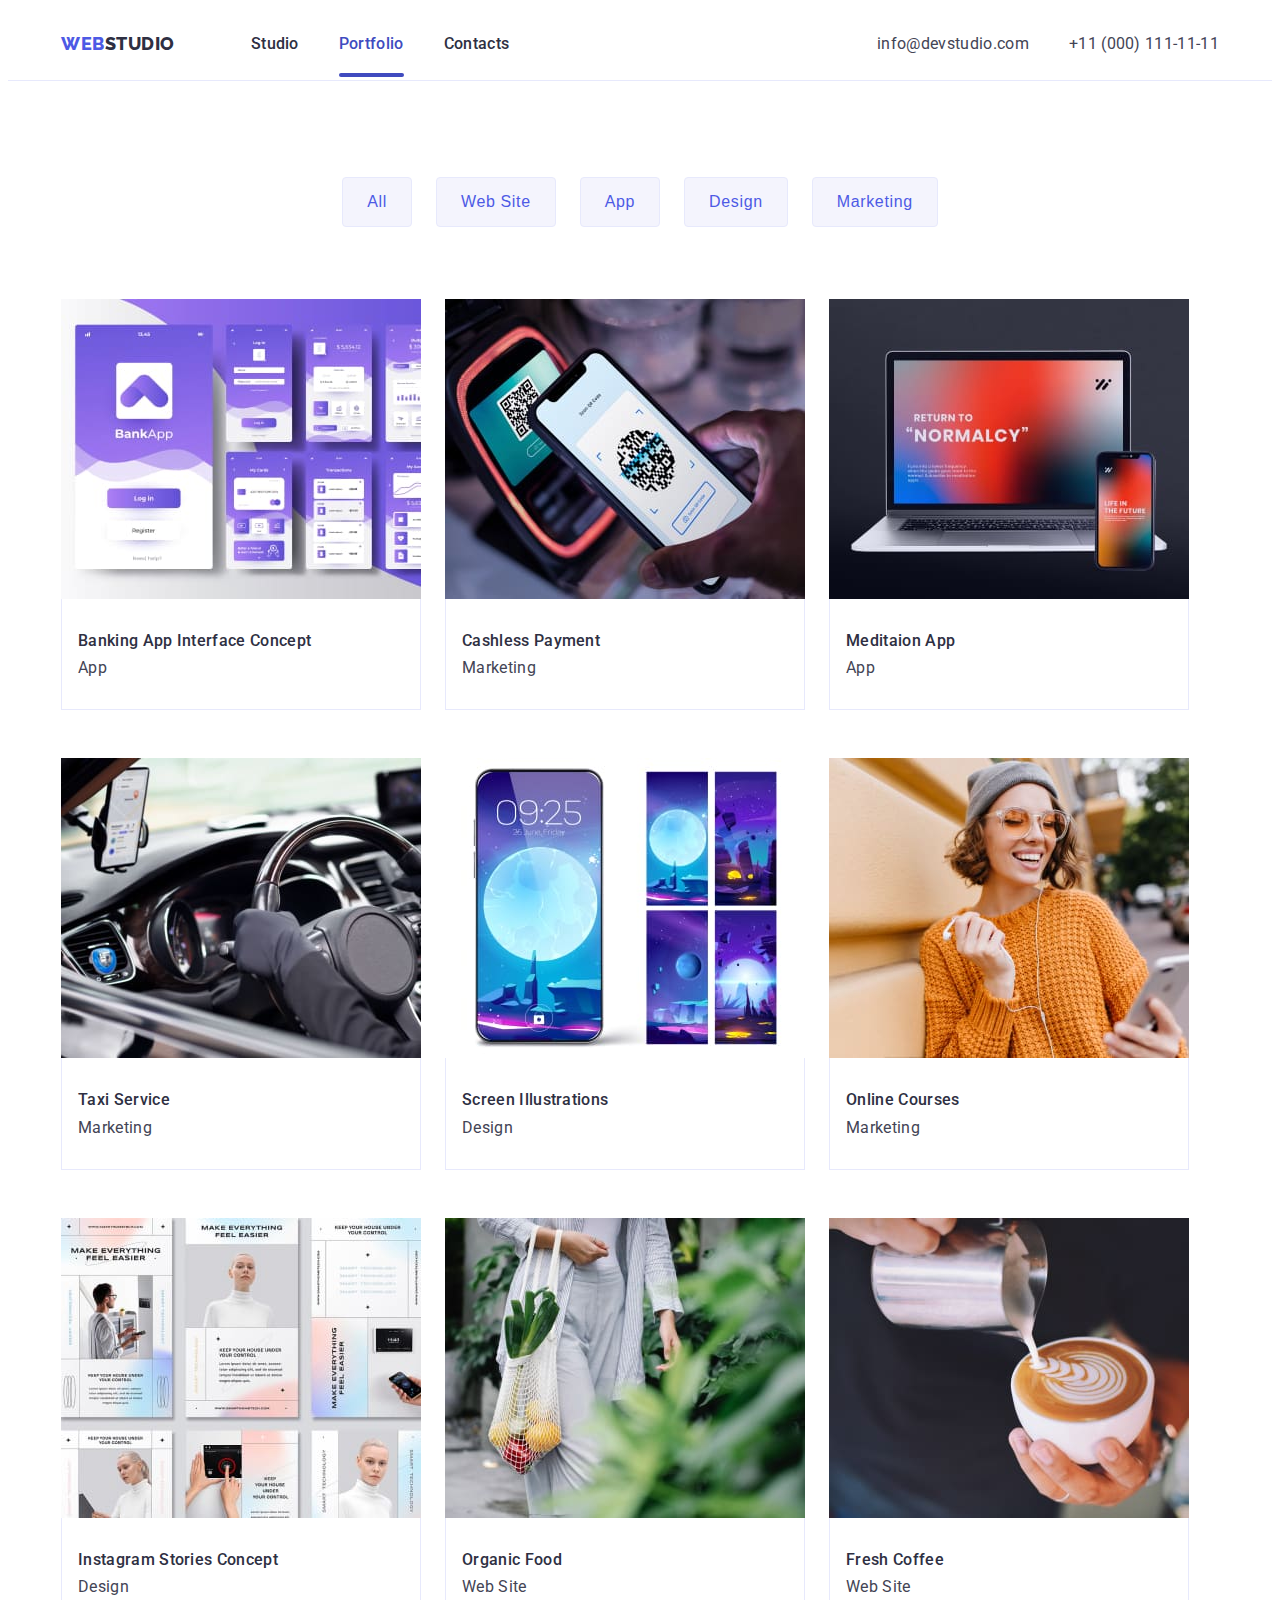
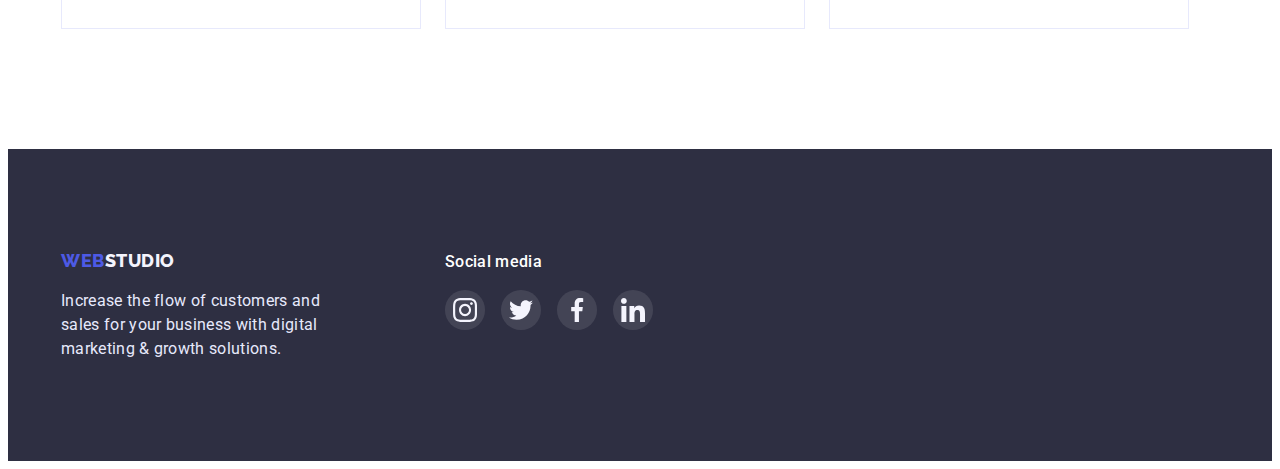
==== portfolio.html @ a74a865c "create repo" ====
<!DOCTYPE html>
<html lang="en">

<head>
    <meta charset="UTF-8">
    <meta http-equiv="X-UA-Compatible" content="IE=edge">
    <meta name="viewport" content="width=device-width, initial-scale=1.0">
    <title>portfolio</title>
    <link rel="stylesheet" href="https://cdnjs.cloudflare.com/ajax/libs/modern-normalize/1.1.0/modern-normalize.min.css"
        integrity="sha512-wpPYUAdjBVSE4KJnH1VR1HeZfpl1ub8YT/NKx4PuQ5NmX2tKuGu6U/JRp5y+Y8XG2tV+wKQpNHVUX03MfMFn9Q=="
        crossorigin="anonymous" referrerpolicy="no-referrer" />

    <link
        href="https://fonts.googleapis.com/css2?family=Raleway:wght@800&family=Roboto:wght@400;500;700;900&display=swap"
        rel="stylesheet">
    <link rel="stylesheet" href="./styles/style.css">
</head>

<body>

    <header class="header">
        <div class="container">
            <nav class="header-navigation">
                <a class="header-logo decoration" href="./index.html"><span class="header-span">Web</span>Studio</a>
                <ul class="header-list list">
                    <li class="header-item"><a class="header-link decoration" rel="noreferrer noopener"
                            href="./index.html">Studio</a></li>
                    <li class="header-item"><a class="header-link decoration active" rel="noreferrer noopener"
                            href="./portfolio.html">Portfolio</a></li>
                    <li class="header-item"><a class="header-link decoration" rel="noreferrer noopener"
                            href="">Contacts</a>
                    </li>
                </ul>
            </nav>
            <address class="header-address">
                <ul class="header-address-list list">
                    <li class="header-address-item"><a class="header-navigation decoration"
                            href="mailto:info@devstudio.com">info@devstudio.com</a></li>
                    <li class="header-address-item"><a class="header-navigation decoration" href="tel:+110001111111">+11
                            (000) 111-11-11</a></li>
                </ul>
            </address>
        </div>
    </header>

    <main>
        <!-- portfolio section -->
        <section class="portfolio">
            <div class="container">
                <h1 hidden class="portfolio-title">heroes</h1>
                <ul class="portfolio-filter list">
                    <li class="portfolio-btn-list"><button class="portfolio-btn" type="button">All</button></li>
                    <li class="portfolio-btn-list"><button class="portfolio-btn" type="button">Web Site</button></li>
                    <li class="portfolio-btn-list"><button class="portfolio-btn" type="button">App</button></li>
                    <li class="portfolio-btn-list"><button class="portfolio-btn" type="button">Design</button></li>
                    <li class="portfolio-btn-list"><button class="portfolio-btn" type="button">Marketing</button></li>
                </ul>
                <ul class="portfolio-list list">
                    <li class="heroes-list">
                        <a href="" class="decoration">
                            <div class="wraapper-overlay portfolio-link">
                                <img src="./images/portfolio/Banking.jpg" width="360" height="300"
                                    alt="Banking App Interface Concept">
                                <p class="heroes-item-text-overlay">14 Stylish and User-Friendly App Design Concepts ·
                                    Task
                                    Manager App · Calorie Tracker App · Exotic Fruit Ecommerce App · Cloud Storage App
                                </p>
                            </div>
                            <div class="portfolio-descr">
                                <h2 class="portfolio-title">Banking App Interface Concept</h2>
                                <p class="portfolio-text">App</p>
                            </div>
                        </a>
                    </li>

                    <li class="heroes-list">
                        <a href="" class="decoration">
                            <div class="wraapper-overlay portfolio-link">
                                <img src="./images/portfolio/payment.jpg" width="360" height="300"
                                    alt="Cashless Payment">
                                <p class="heroes-item-text-overlay">14 Stylish and User-Friendly App Design Concepts ·
                                    Task
                                    Manager App · Calorie Tracker App · Exotic Fruit Ecommerce App · Cloud Storage App
                                </p>
                            </div>
                            <div class="portfolio-descr">
                                <h2 class="portfolio-title">Cashless Payment</h2>
                                <p class="portfolio-text">Marketing</p>
                            </div>
                        </a>
                    </li>

                    <li class="heroes-list">
                        <a href="" class="decoration">
                            <div class="wraapper-overlay portfolio-link">
                                <img src="./images/portfolio/meditation.jpg" width="360" height="300"
                                    alt="Meditaion App">
                                <p class="heroes-item-text-overlay">14 Stylish and User-Friendly App Design Concepts ·
                                    Task
                                    Manager App · Calorie Tracker App · Exotic Fruit Ecommerce App · Cloud Storage App
                                </p>
                            </div>
                            <div class="portfolio-descr">
                                <h2 class="portfolio-title">Meditaion App</h2>
                                <p class="portfolio-text">App</p>
                            </div>
                        </a>
                    </li>

                    <li class="heroes-list">
                        <a href="" class="decoration">
                            <div class="wraapper-overlay portfolio-link">
                                <img src="./images/portfolio/taxi.jpg" width="360" height="300" alt="Taxi Service">
                                <p class="heroes-item-text-overlay">14 Stylish and User-Friendly App Design Concepts ·
                                    Task
                                    Manager App · Calorie Tracker App · Exotic Fruit Ecommerce App · Cloud Storage App
                                </p>
                            </div>
                            <div class="portfolio-descr">
                                <h2 class="portfolio-title">Taxi Service</h2>
                                <p class="portfolio-text">Marketing</p>
                            </div>
                        </a>
                    </li>

                    <li class="heroes-list">
                        <a href="" class="decoration">
                            <div class="wraapper-overlay portfolio-link">
                                <img src="./images/portfolio/screen.jpg" width="360" height="300"
                                    alt="Screen Illustrations">
                                <p class="heroes-item-text-overlay">14 Stylish and User-Friendly App Design Concepts ·
                                    Task
                                    Manager App · Calorie Tracker App · Exotic Fruit Ecommerce App · Cloud Storage App
                                </p>
                            </div>
                            <div class="portfolio-descr">
                                <h2 class="portfolio-title">Screen Illustrations</h2>
                                <p class="portfolio-text">Design</p>
                            </div>
                        </a>
                    </li>

                    <li class="heroes-list">
                        <a href="" class="decoration">
                            <div class="wraapper-overlay portfolio-link">
                                <img src="./images/portfolio/courses.jpg" width="360" height="300" alt="Online Courses">
                                <p class="heroes-item-text-overlay">14 Stylish and User-Friendly App Design Concepts ·
                                    Task
                                    Manager App · Calorie Tracker App · Exotic Fruit Ecommerce App · Cloud Storage App
                                </p>
                            </div>
                            <div class="portfolio-descr">
                                <h2 class="portfolio-title">Online Courses</h2>
                                <p class="portfolio-text">Marketing</p>
                            </div>
                        </a>
                    </li>

                    <li class="heroes-list">
                        <a href="" class="decoration">
                            <div class="wraapper-overlay portfolio-link">
                                <img src="./images/portfolio/instagram.jpg" width="360" height="300"
                                    alt="Instagram Stories Concept">
                                <p class="heroes-item-text-overlay">14 Stylish and User-Friendly App Design Concepts ·
                                    Task
                                    Manager App · Calorie Tracker App · Exotic Fruit Ecommerce App · Cloud Storage App
                                </p>
                            </div>
                            <div class="portfolio-descr">
                                <h2 class="portfolio-title">Instagram Stories Concept</h2>
                                <p class="portfolio-text">Design</p>
                            </div>
                        </a>
                    </li>

                    <li class="heroes-list">
                        <a href="" class="decoration">
                            <div class="wraapper-overlay portfolio-link">
                                <img src="./images/portfolio/food.jpg" width="360" height="300" alt="Organic Food">
                                <p class="heroes-item-text-overlay">14 Stylish and User-Friendly App Design Concepts ·
                                    Task
                                    Manager App · Calorie Tracker App · Exotic Fruit Ecommerce App · Cloud Storage App
                                </p>
                            </div>
                            <div class="portfolio-descr">
                                <h2 class="portfolio-title">Organic Food</h2>
                                <p class="portfolio-text">Web Site</p>
                            </div>
                        </a>
                    </li>

                    <li class="heroes-list">
                        <a href="" class="decoration">
                            <div class="wraapper-overlay portfolio-link">
                                <img src="./images/portfolio/Fresh.jpg" width="360" height="300" alt="Fresh Coffee">
                                <p class="heroes-item-text-overlay">14 Stylish and User-Friendly App Design Concepts ·
                                    Task
                                    Manager App · Calorie Tracker App · Exotic Fruit Ecommerce App · Cloud Storage App
                                </p>
                            </div>
                            <div class="portfolio-descr">
                                <h2 class="portfolio-title">Fresh Coffee</h2>
                                <p class="portfolio-text">Web Site</p>
                            </div>
                        </a>

                    </li>
                </ul>
            </div>
        </section>
        <!-- /portfolio section -->
    </main>

    <!--footer section-->
    <footer class="footer">
        <div class="container">
            <div class="footer-descr">
                <a class="footer-logo decoration" rel="noreferrer noopener" href="./index.html">
                    <span class="footer-span">Web</span>Studio</a>
                <p class="footer-text">Increase the flow of customers
                    and sales for your business with
                    digital marketing & growth solutions.
                </p>
            </div>
            <div class="footer-social">
                <p class="footer-social-text">Social media</p>
                <ul class="footer-social-list list">
                    <li class="footer-social-item">
                        <a href="" class="footer-link">
                            <svg class="footer-svg" width="24" height="24">
                                <use href="./images/icons/symbol-defs-links.svg#icon-instagram"></use>
                            </svg>
                        </a>
                    </li>
                    <li class="footer-social-item">
                        <a href="" class="footer-link">
                            <svg class="footer-svg" width="24" height="24">
                                <use href="./images/icons/symbol-defs-links.svg#icon-twitter"></use>
                            </svg>
                        </a>
                    </li>
                    <li class="footer-social-item">
                        <a href="" class="footer-link">
                            <svg class="footer-svg" width="24" height="24">
                                <use href="./images/icons/symbol-defs-links.svg#icon-facebook"></use>
                            </svg>
                        </a>
                    </li>
                    <li class="footer-social-item">
                        <a href="" class="footer-link">
                            <svg class="footer-svg" width="24" height="24">
                                <use href="./images/icons/symbol-defs-links.svg#icon-linkedin"></use>
                            </svg>
                        </a>
                    </li>
                </ul>
            </div>
        </div>
    </footer>
    <!--/footer section-->

</body>

</html>
---- styles/style.css ----
:root {
  --btn-hover-color: #404bbf;
  --primary-text-color: #434455;
  --title-text-color: #2e2f42;
  --accent-color: #4d5ae5;
  --withe-text: #ffffff;
  --footer-text-color: #e7e9fc;
  --adress-text-color: #404bbf;
  --team-bg-color: #f4f4fd;
  --standart-gap: 24px;
  --portfolio-bg: #e5e5e5;
  --border-gray: #8e8f99;
  --footer-hover: #31d0aa;
  --bg-modal: #fcfcfc;
}

body {
  color: var(--primary-text-color);
  background-color: var(--withe-text);
  font-family: "Roboto", sans-serif;
}

img {
  width: 100%;
  display: block;
}

.container {
  max-width: 1158px;
  margin: 0 auto;
  padding-left: 15px;
  padding-right: 15px;
  /* outline: 1px solid red; */
}

/* ------header------- */

.header {
  padding: 24px 0;
  border-bottom: 1px solid var(--footer-text-color);
}

.header > .container {
  display: flex;
  align-items: center;
}

.list {
  list-style: none;
}

.decoration {
  text-decoration: none;
}

/* ---NAVIGATION--- */

.header-logo {
  margin-right: 76px;
  font-family: "Raleway", sans-serif;
  font-weight: 800;
  line-height: 1.3;
  font-size: 18px;
  letter-spacing: 0.03em;
  color: var(--title-text-color);
  text-transform: uppercase;
}

.header-list {
  display: flex;
  gap: 40px;
  margin: 0;
  padding: 0;
}

.header-span {
  color: var(--accent-color);
}

.header-link {
  color: var(--title-text-color);
  font-weight: 500;
  line-height: 1.5;
  font-size: 16px;
  letter-spacing: 0.02em;
  position: relative;
  transition: color 250ms cubic-bezier(0.4, 0, 0.2, 1);
  padding-top: 24px;
  padding-bottom: 24px;
}

.header-link:hover,
.header-link:focus {
  color: var(--adress-text-color);
}

.header-link.active {
  color: var(--btn-hover-color);
}

.header-link.active::after {
  content: "";
  width: 100%;
  height: 4px;
  border-radius: 2px;
  background-color: var(--btn-hover-color);
  position: absolute;
  left: 0;
  bottom: 0;
}

.header-navigation {
  display: flex;
  color: var(--primary-text-color);
  font-weight: 400;
  line-height: 1.5;
  font-style: normal;
  font-size: 16px;
  letter-spacing: 0.02em;
  transition: color 250ms cubic-bezier(0.4, 0, 0.2, 1);
}

.header-navigation:hover,
.header-navigation:focus {
  color: var(--adress-text-color);
}

.header-address-list {
  display: flex;
  margin: 0;
  padding: 0;
}

.header-address-item:not(:last-child) {
  margin-right: 40px;
}

.header-address {
  margin-left: auto;
}

/* ---HEADER--- */
/* ---HERO  section--- */

.hero {
  background-color: var(--title-text-color);
  padding: 188px 0;
  background-image: linear-gradient(
      rgba(46, 47, 66, 0.7),
      rgba(46, 47, 66, 0.7)
    ),
    url(../images/background/bg-heroes.jpg);
  background-repeat: no-repeat;
  background-position: center;
  background-size: cover;
  max-width: 1440px;
  margin: 0 auto;
}

.text-center {
  text-align: center;
}

.hero-title {
  width: 496px;
  margin: 0 auto;
  margin-bottom: 48px;

  color: var(--withe-text);
  font-weight: 700;
  line-height: 1;
  font-size: 56px;
  letter-spacing: 0.02em;
}

/* ---/HERO  section--- */

/* ---description section---     ---portfolio section---   */

.visually-hidden {
  position: absolute;
  top: -150%;
  z-index: -100;
  width: 0;
  height: 0;
  opacity: 0;
  visibility: hidden;
  user-select: none;
  pointer-events: none;
  cursor: none;
  margin: 0;
  padding: 0;
  overflow: hidden;
  border: none;
  outline: none;
  white-space: nowrap;
}

.description {
  background-color: var(--withe-text);
  padding: 120px 0;
}

.description-block {
  display: flex;
  justify-content: center;
  align-items: center;
  width: 264px;
  height: 112px;
  margin-bottom: 8px;
  border-radius: 4px;
  background-color: var(--team-bg-color);
}

.description-list {
  margin: 0;
  padding: 0;
  display: flex;
  gap: var(--standart-gap);
}

.decoration-subtitle,
.portfolio-title {
  color: var(--title-text-color);
  font-weight: 500;
  line-height: 1.2;
  font-size: 20px;
  letter-spacing: 0.02em;
  margin: 0;
  margin-bottom: 8px;
}

.description-text,
.portfolio-title {
  color: var(--title-text-color);
  line-height: 1.2;
  font-size: 16px;
  letter-spacing: 0.02em;
  margin: 0;
}

.description-item {
  width: 264px;
}

/* ---/description section---   ---portfolio section---   */

/* ---WORKS section--- */

.work {
  background-color: var(--withe-text);
  padding-bottom: 120px;
}

.work-subtitle,
.team-subtitle {
  font-weight: 700;
  font-size: 36px;
  line-height: 1.1;
  text-align: center;
  letter-spacing: 0.02em;
  text-align: center;
  margin: 0;
  margin-bottom: 72px;
}

.work-list {
  display: flex;
  text-align: center;
  padding: 0;
  margin: 0;
  gap: var(--standart-gap);
}

/* ---/WORKS section--- */

/* ---TEAM section--- */

.team {
  background-color: var(--team-bg-color);
  padding-bottom: 120px;
  padding-top: 120px;
}

.team-list {
  display: flex;
  margin: 0;
  padding: 0;
}

.team-item:not(:last-child) {
  margin-right: 24px;
}

.team-item {
  background-color: var(--withe-text);
  box-shadow: 0px 1px 6px rgba(46, 47, 66, 0.08),
    0px 1px 1px rgba(46, 47, 66, 0.16), 0px 2px 1px rgba(46, 47, 66, 0.08);
  border-radius: 0px 0px 4px 4px;
}

.team-name {
  margin: 0;
  margin-bottom: 8px;

  color: var(--title-text-color);
  font-weight: 500;
  font-size: 20px;
  line-height: 1.2;
  letter-spacing: 0.02em;

  text-align: center;
}

.team-social-list {
  padding: 0;
  display: flex;
  gap: 24px;
  justify-content: center;
}

.team-social-item {
  width: 40px;
  height: 40px;
}

.team-social-link {
  width: 100%;
  display: flex;
  justify-content: center;
  align-items: center;
  height: 100%;
  border-radius: 50%;
  background-color: var(--accent-color);
  transition: background-color 250ms cubic-bezier(0.4, 0, 0.2, 1);
}

.team-svg {
  transition: color 250ms cubic-bezier(0.4, 0, 0.2, 1);
  color: var(--team-bg-color);
}

.team-svg:hover,
.team-svg:focus {
  fill: currentColor;
}

.team-social-link:hover,
.team-social-link:focus {
  background-color: var(--adress-text-color);
}

.wrap-team {
  padding: 32px 0;
  min-height: 120px;
}

.wrap-team .team-text {
  margin-bottom: 8px;
}

.team-text,
.portfolio-text {
  margin: 0;

  line-height: 1.2;
  font-size: 16px;
  letter-spacing: 0.02em;
  color: var(--primary-text-color);
  text-align: center;
}

/* ---/TEAM section--- */

/* ---customers section--- */

.customers {
  padding: 125px 0;
}

.customers-title {
  margin: 0;
  font-weight: 700;
  font-size: 36px;
  line-height: 1.1;

  color: var(--title-text-color);
  text-align: center;
  letter-spacing: 0.02em;
  text-transform: capitalize;

  margin-bottom: 72px;
}

.customers-list {
  margin: 0;
  padding: 0;
  display: flex;
  justify-content: center;
  gap: var(--standart-gap);
}

.customers-link {
  display: flex;
  justify-content: center;
  align-items: center;

  width: 168px;
  height: 88px;
  color: grey;
  border-radius: 4px;
  border: 1px solid var(--border-gray);
  transition: color 250ms cubic-bezier(0.4, 0, 0.2, 1);
}

.customers-link:hover,
.customers-link:focus {
  border-color: #404bbf;
  color: var(--btn-hover-color);
  border: 1px solid var(--btn-hover-color);
}

.customers-svg {
  fill: currentColor;
}

/* ---/customers section--- */

/* ---footer section--- */

.footer {
  background-color: var(--title-text-color);
  padding: 100px 0;
}

.footer .container {
  display: flex;
  align-items: baseline;
}

.footer-descr {
  margin-right: 120px;
}

.footer-logo {
  display: inline-block;
  margin-bottom: 16px;
  font-family: "Raleway", sans-serif;
  font-weight: 800;
  line-height: 1.3;
  font-size: 18px;
  letter-spacing: 0.03em;
  color: var(--team-bg-color);
  text-transform: uppercase;
}

.footer-span {
  color: var(--accent-color);
}

.footer-text {
  width: 264px;
  margin: 0;

  font-weight: 400;
  line-height: 1.5;
  font-size: 16px;
  color: var(--footer-text-color);
  letter-spacing: 0.02em;
}

.footer-social-text {
  margin: 0;
  margin-bottom: 16px;

  font-weight: 500;
  font-size: 16px;
  line-height: 1.5;
  letter-spacing: 0.02em;
  color: var(--withe-text);
}

.footer-social-list {
  margin: 0;
  padding: 0;
  display: flex;
  justify-content: center;
  align-items: center;
  gap: 16px;
}

.footer-link {
  width: 40px;
  height: 40px;
  display: flex;
  justify-content: center;
  align-items: center;
  border-radius: 50%;
  transition: background-color 250ms cubic-bezier(0.4, 0, 0.2, 1);
  background-image: linear-gradient(
    rgba(255, 255, 255, 0.1),
    rgba(255, 255, 255, 0.1)
  );
}

.footer-link:hover,
.footer-link:focus {
  background-color: var(--footer-hover);
}

/* ---/footer section--- */

/* Portfolio.html */

.portfolio {
  background-color: var(--withe-text);
  padding-top: 96px;
  padding-bottom: 120px;
}

.portfolio-filter {
  margin: 0;

  margin-bottom: 72px;
  padding-left: 0;
  display: flex;
  justify-content: center;
  gap: var(--standart-gap);
}

.portfolio-list {
  margin: 0;
  padding: 0;

  display: flex;
  flex-wrap: wrap;
}

/* Portfolio.html --------heroes section-------*/

.heroes-list {
  margin: 0 24px 48px 0;

  background-color: var(--withe-text);
}

.heroes-list:nth-child(3n) {
  margin-right: 0;
}

.heroes-list:nth-last-child(-n + 3) {
  margin-bottom: 0;
}

.portfolio-descr {
  padding: 32px 0 32px 16px;
  border: 1px solid var(--footer-text-color);
  border-top: none;
}

.portfolio-title {
  margin-bottom: 8px;
}

.portfolio-text {
  text-align: start;
}

.portfolio-link {
  display: block;
  transition: box-shadow 250ms cubic-bezier(0.4, 0, 0.2, 1);
  position: relative;
  overflow: hidden;
}

.heroes-item-text-overlay {
  position: absolute;
  top: 0;
  left: 0;
  width: 100%;
  height: 100%;
  margin: 0;
  padding-top: 40px;
  padding-left: 32px;
  padding-right: 32px;
  transform: translateY(100%);

  font-size: 16px;
  line-height: 1.5;
  letter-spacing: 0.02em;
  color: var(--team-bg-color);
  background-color: var(--accent-color);
  transition: transform 250ms cubic-bezier(0.4, 0, 0.2, 1);
  overflow: auto;
}

.portfolio-link:hover .heroes-item-text-overlay {
  transform: translateY(0%);
}

.portfolio-link:hover,
.portfolio-link:focus {
  box-shadow: 0px 1px 6px rgba(46, 47, 66, 0.08),
    0px 1px 1px rgba(46, 47, 66, 0.16), 0px 2px 1px rgba(46, 47, 66, 0.08);
}

/* Button */

.hero-btn {
  padding: 16px 32px;
  box-shadow: 0px 4px 4px rgba(0, 0, 0, 0.15);
  border-radius: 4px;
  display: block;
  margin: 0 auto;
  border: none;

  color: var(--withe-text);
  font-weight: 500;
  background: var(--accent-color);
  cursor: pointer;
  font-size: 16px;
  line-height: 1.5;
  font-family: inherit;
  letter-spacing: 0.04em;
  transition: color 250ms cubic-bezier(0.4, 0, 0.2, 1),
    background-color 250ms cubic-bezier(0.4, 0, 0.2, 1);
}

.portfolio-btn {
  padding: 12px 24px;
  color: var(--accent-color);
  border: 1px solid var(--footer-text-color);
  border-radius: 4px;
  background-color: var(--team-bg-color);
  cursor: pointer;
  font-weight: 500;
  font-size: 16px;
  line-height: 1.5;
  letter-spacing: 0.04em;
  transition: color 250ms cubic-bezier(0.4, 0, 0.2, 1),
    background-color 250ms cubic-bezier(0.4, 0, 0.2, 1);
}

.portfolio-btn:hover,
.portfolio-btn:focus,
.hero-btn:hover,
.hero-btn:focus {
  background-color: var(--btn-hover-color);
  color: var(--withe-text);
}

/* ----  /Button  ----*/

/* ----------------------------------    MODAL    ---------------------------------- */

.backdrop {
  position: fixed;

  height: 100%;
  width: 100%;
  min-width: 1440px;

  left: 0px;
  top: 0px;

  background-image: linear-gradient(
    rgba(46, 47, 66, 0.4),
    rgba(46, 47, 66, 0.4)
  );
  background-repeat: no-repeat;
  background-position: center;
  background-size: cover;

  transition: opacity 250ms cubic-bezier(0.4, 0, 0.2, 1),
    visibility 250ms cubic-bezier(0.4, 0, 0.2, 1);
}

.backdrop.is-hidden {
  opacity: 0;
  visibility: hidden;
  pointer-events: none;
}

.modal {
  position: absolute;
  top: 50%;
  left: 50%;
  transform: translate(-50%, -50%);
  padding: 20px;

  width: 408px;
  min-height: 576px;
  background-color: var(--bg-modal);
  background: var(--bg-modal);
  box-shadow: 0px 1px 1px rgba(0, 0, 0, 0.14), 0px 1px 3px rgba(0, 0, 0, 0.12),
    0px 2px 1px rgba(0, 0, 0, 0.2);
  border-radius: 4px;
}

.modal-close {
  position: absolute;

  top: 24px;
  right: 24px;
  width: 24px;
  height: 24px;
  padding: 7px;

  cursor: pointer;

  background-color: var(--footer-text-color);
  border-radius: 50%;
  border: 1px solid rgba(0, 0, 0, 0.1);
  transition: color 250ms cubic-bezier(0.4, 0, 0.2, 1),
    background-color 250ms cubic-bezier(0.4, 0, 0.2, 1);
}

.modal-close:hover,
.modal-close:focus {
  background-color: var(--btn-hover-color);
  color: var(--withe-text);
}

.modal-close-svg {
  fill: currentColor;
  margin-left: auto;
  display: flex;
  align-items: center;
  justify-content: center;
}

/* 
--adress-text-color: #404BBF;
--footer-text-color: #e7e9fc;
--btn-hover--color: #404bbf;   hover button
--primary-text-color: #434455;   inherit --
--title-text-color: #2e2f42;
--accent-color: #4d5ae5;
--withe-text: #ffffff; */
/* Основной цвет текста  --  SLATE  #434455 */

/* Вторичній цвет текста  --  NAVY BLUE  #2E2F42 */

/* акцент background: #4D5AE5  SLATE */

/* белый текст #FFFFFF */

/* белый футер   color: #E7E9FC; */

/* лого  IRIS  #4D5AE5  и  NAVY BLUE  #2E2F42 

шрифты
700 500 400 roboto
800 raleway*/
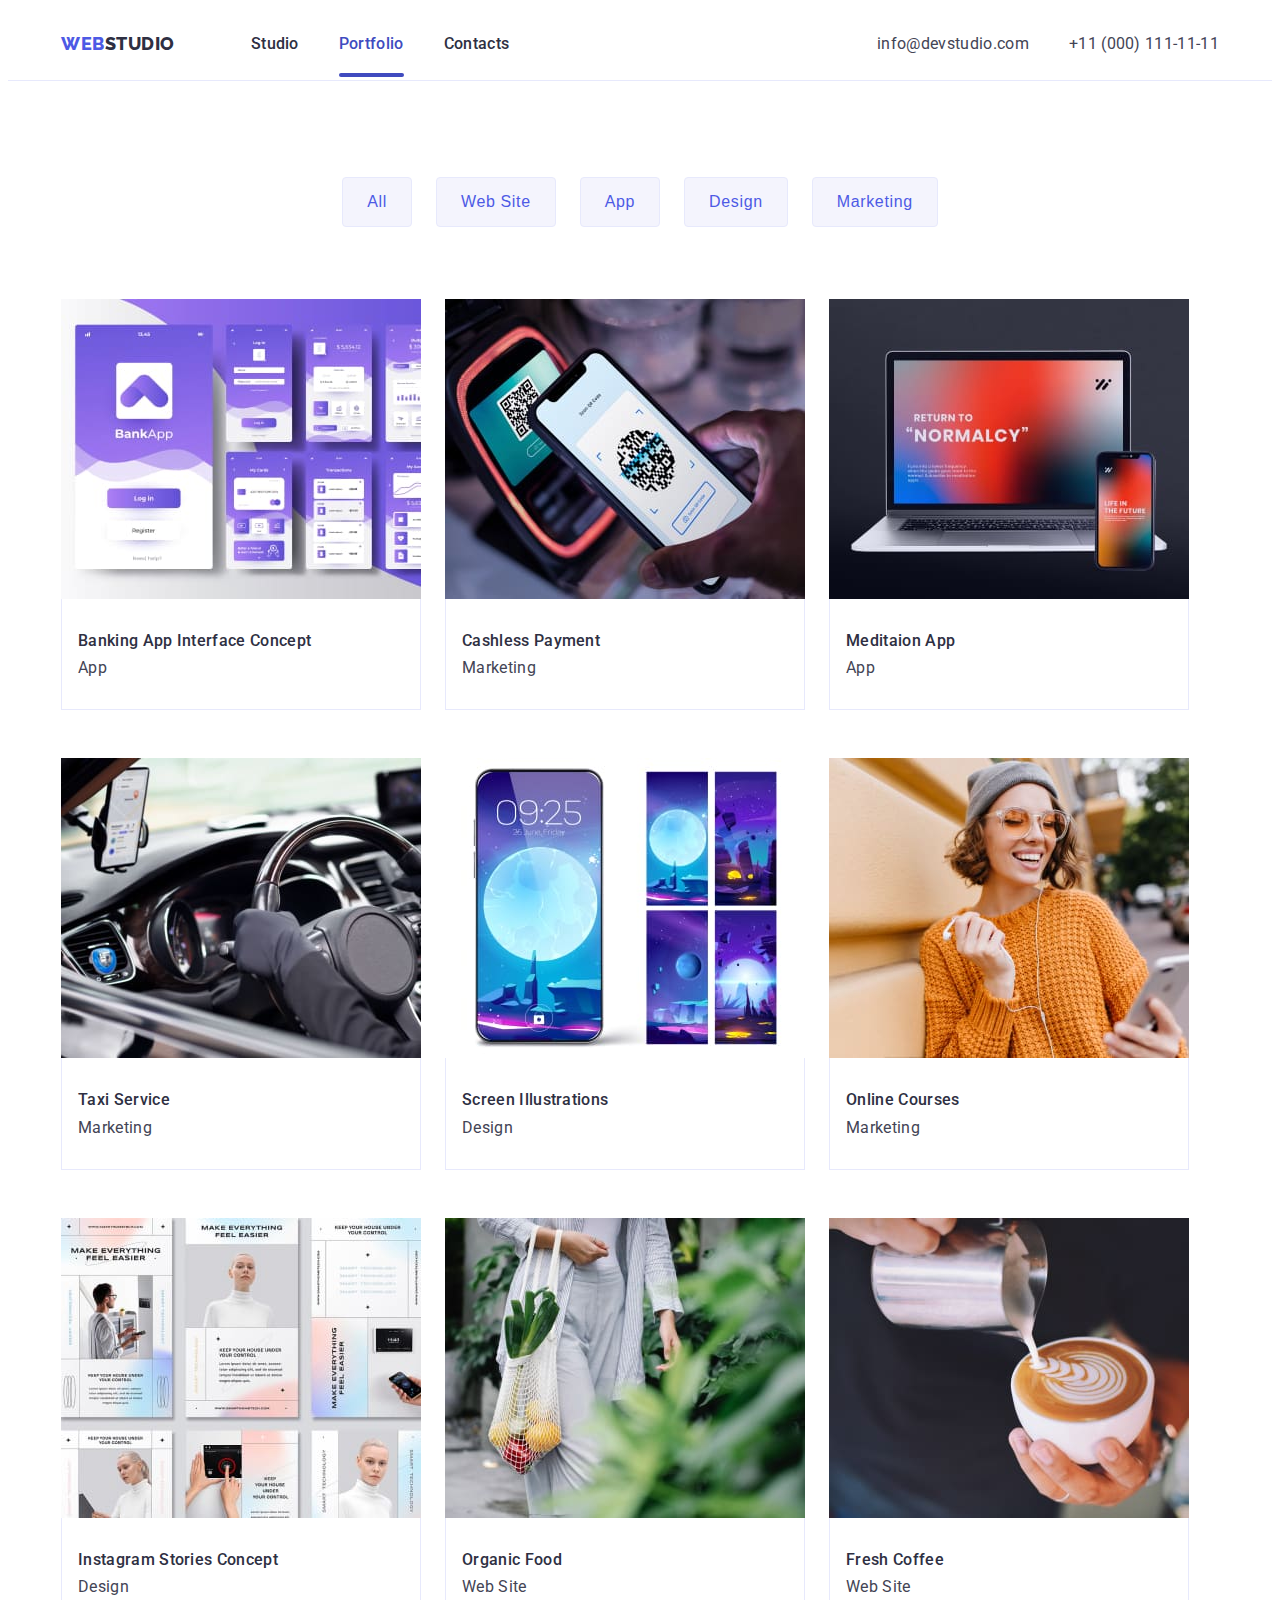
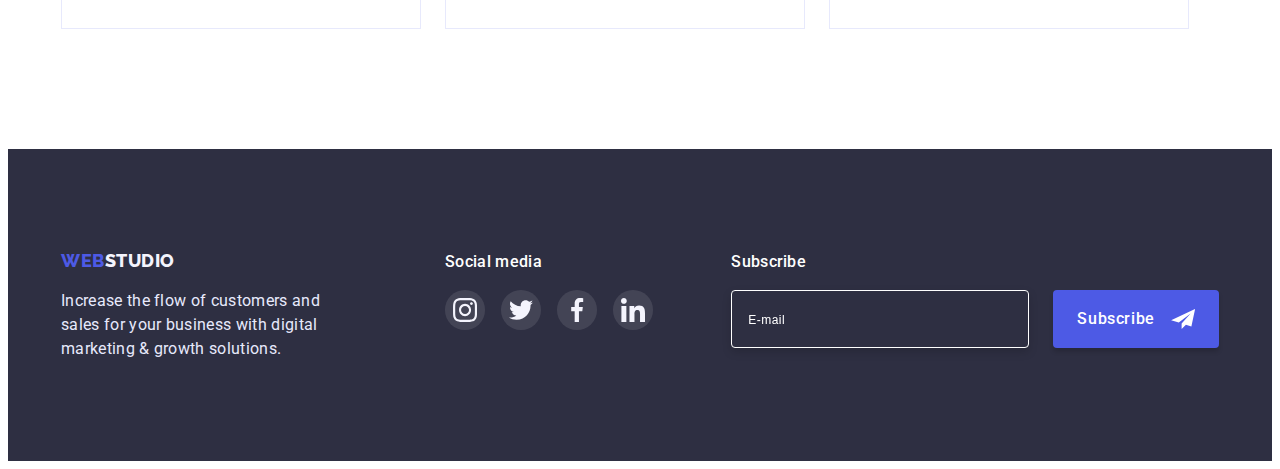
==== commit 595cda02: "first end" ====
--- a/portfolio.html
+++ b/portfolio.html
@@ -255,6 +255,20 @@
                     </li>
                 </ul>
             </div>
+
+            <div class="footer-subscribe-form">
+                <p class="footer-social-text">Subscribe</p>
+                <form class="footer-form">
+                    <input type="email" class="subscribe-input" name="email" placeholder="E-mail" />
+                    <button type="submit" class="footer-btn">
+                        Subscribe
+                        <svg class="subscribe-icon" width="24" heigh="20">
+                            <use href="./images/icons/symbol-modal-check.svg#icon-icon-fly"></use>
+                        </svg>
+                    </button>
+                </form>
+            </div>
+
         </div>
     </footer>
     <!--/footer section-->
--- a/styles/style.css
+++ b/styles/style.css
@@ -12,6 +12,7 @@
   --border-gray: #8e8f99;
   --footer-hover: #31d0aa;
   --bg-modal: #fcfcfc;
+  --border-modal: rgba(46, 47, 66, 0.4);
 }
 
 body {
@@ -508,6 +509,14 @@
   background-color: var(--footer-hover);
 }
 
+.subscribe {
+  margin-left: auto;
+}
+
+/* .subscribe-form {
+  display: flex;
+} */
+
 /* ---/footer section--- */
 
 /* Portfolio.html */
@@ -607,6 +616,8 @@
 /* Button */
 
 .hero-btn {
+  min-width: 169px;
+  min-height: 56px;
   padding: 16px 32px;
   box-shadow: 0px 4px 4px rgba(0, 0, 0, 0.15);
   border-radius: 4px;
@@ -686,7 +697,7 @@
   top: 50%;
   left: 50%;
   transform: translate(-50%, -50%);
-  padding: 20px;
+  padding: 24px;
 
   width: 408px;
   min-height: 576px;
@@ -727,6 +738,200 @@
   display: flex;
   align-items: center;
   justify-content: center;
+}
+
+.modal-title {
+  margin-top: 48px;
+  margin-bottom: 16px;
+  font-weight: 500;
+  font-size: 16px;
+  line-height: 1.6;
+  color: var(--title-text-color);
+  text-align: center;
+  letter-spacing: 0.02em;
+}
+
+.form-input {
+  width: 100%;
+  height: 40px;
+  padding: 11px;
+  padding-left: 38px;
+  border: 1px solid var(--title-text-color);
+  border-radius: 4px;
+  border-color: var(--border-modal);
+  outline: transparent;
+}
+
+.form-lable-checkbox {
+  display: flex;
+  align-items: center;
+}
+
+.modal-agree {
+  font-size: 12px;
+  line-height: 1.1;
+  letter-spacing: 0.04em;
+  color: #8e8f99;
+}
+
+.form-lable-checkbox span {
+  width: 16px;
+  height: 16px;
+  border: 1px solid black;
+  border-radius: 2px;
+  display: flex;
+  align-items: center;
+  fill: transparent;
+  justify-content: center;
+  margin-right: 9px;
+}
+
+.form-checkbox:checked + .form-lable-checkbox span {
+  background-color: var(--btn-hover-color);
+  border-color: var(--btn-hover-color);
+  fill: var(--team-bg-color);
+  background-repeat: no-repeat;
+  background-position: center;
+}
+
+.form-inpform-descr-texut:hover,
+.form-input:focus {
+  border-color: var(--accent-color);
+}
+
+.form-input:hover,
+.form-input:focus + .forn-icon {
+  fill: var(--accent-color);
+}
+
+.form-descr-text:hover,
+.form-descr-text:focus {
+  border-color: var(--accent-color);
+  outline: none;
+}
+
+.form-descr {
+  font-size: 12px;
+  line-height: 1.1;
+  letter-spacing: 0.04em;
+
+  color: var(--border-gray);
+}
+
+textarea {
+  resize: none;
+  display: block;
+}
+
+.form-descr-text::placeholder {
+  font-size: 12px;
+  line-height: 1.1;
+  letter-spacing: 0.04em;
+  color: rgba(46, 47, 66, 0.4);
+  padding-top: 4px;
+  padding-left: 16px;
+  text-transform: lowercase;
+}
+
+.form-descr-text {
+  width: 100%;
+  height: 120px;
+  border: 1px solid var(--title-text-color);
+  border-radius: 4px;
+  border-color: var(--border-modal);
+  outline: transparent;
+}
+
+.form-groop {
+  position: relative;
+}
+.forn-icon {
+  position: absolute;
+  top: 14px;
+  left: 19px;
+}
+
+.lable-wrapper {
+  margin-bottom: 8px;
+}
+
+.lable-wrapper-last {
+  margin-bottom: 16px;
+}
+
+.footer-subscribe-form {
+  margin-left: auto;
+}
+
+.wrapper-check {
+  display: flex;
+  align-items: center;
+  gap: 9px;
+  margin-bottom: 24px;
+}
+
+.footer-form {
+  display: flex;
+  gap: 24px;
+}
+
+.subscribe-icon {
+  width: 24px;
+  height: 20px;
+  fill: currentColor;
+}
+
+.footer-btn {
+  display: flex;
+  gap: 16px;
+  min-width: 165;
+  min-height: 40px;
+
+  box-shadow: 0px 4px 4px rgba(0, 0, 0, 0.15);
+  border-radius: 4px;
+  margin: 0 auto;
+  border: none;
+
+  color: var(--withe-text);
+  font-weight: 500;
+  background: var(--accent-color);
+  cursor: pointer;
+  font-size: 16px;
+  line-height: 1.5;
+  font-family: inherit;
+  letter-spacing: 0.04em;
+  transition: color 250ms cubic-bezier(0.4, 0, 0.2, 1),
+    background-color 250ms cubic-bezier(0.4, 0, 0.2, 1);
+
+  flex-direction: row;
+  justify-content: center;
+  align-items: center;
+  padding: 8px 24px;
+}
+
+.footer-btn:hover,
+.footer-btn:focus {
+  background-color: var(--btn-hover-color);
+  color: var(--withe-text);
+}
+
+.subscribe-input {
+  border: 1px solid #ffffff;
+  filter: drop-shadow(0px 4px 4px rgba(0, 0, 0, 0.15));
+  border-radius: 4px;
+  background-color: var(--title-text-color);
+  padding: 8px 16px;
+  color: var(--withe-text);
+  min-width: 264px;
+  height: 40px;
+  outline: transparent;
+}
+
+.subscribe-input::placeholder {
+  font-size: 12px;
+  line-height: 2;
+  letter-spacing: 0.04em;
+  color: var(--withe-text);
 }
 
 /* 
